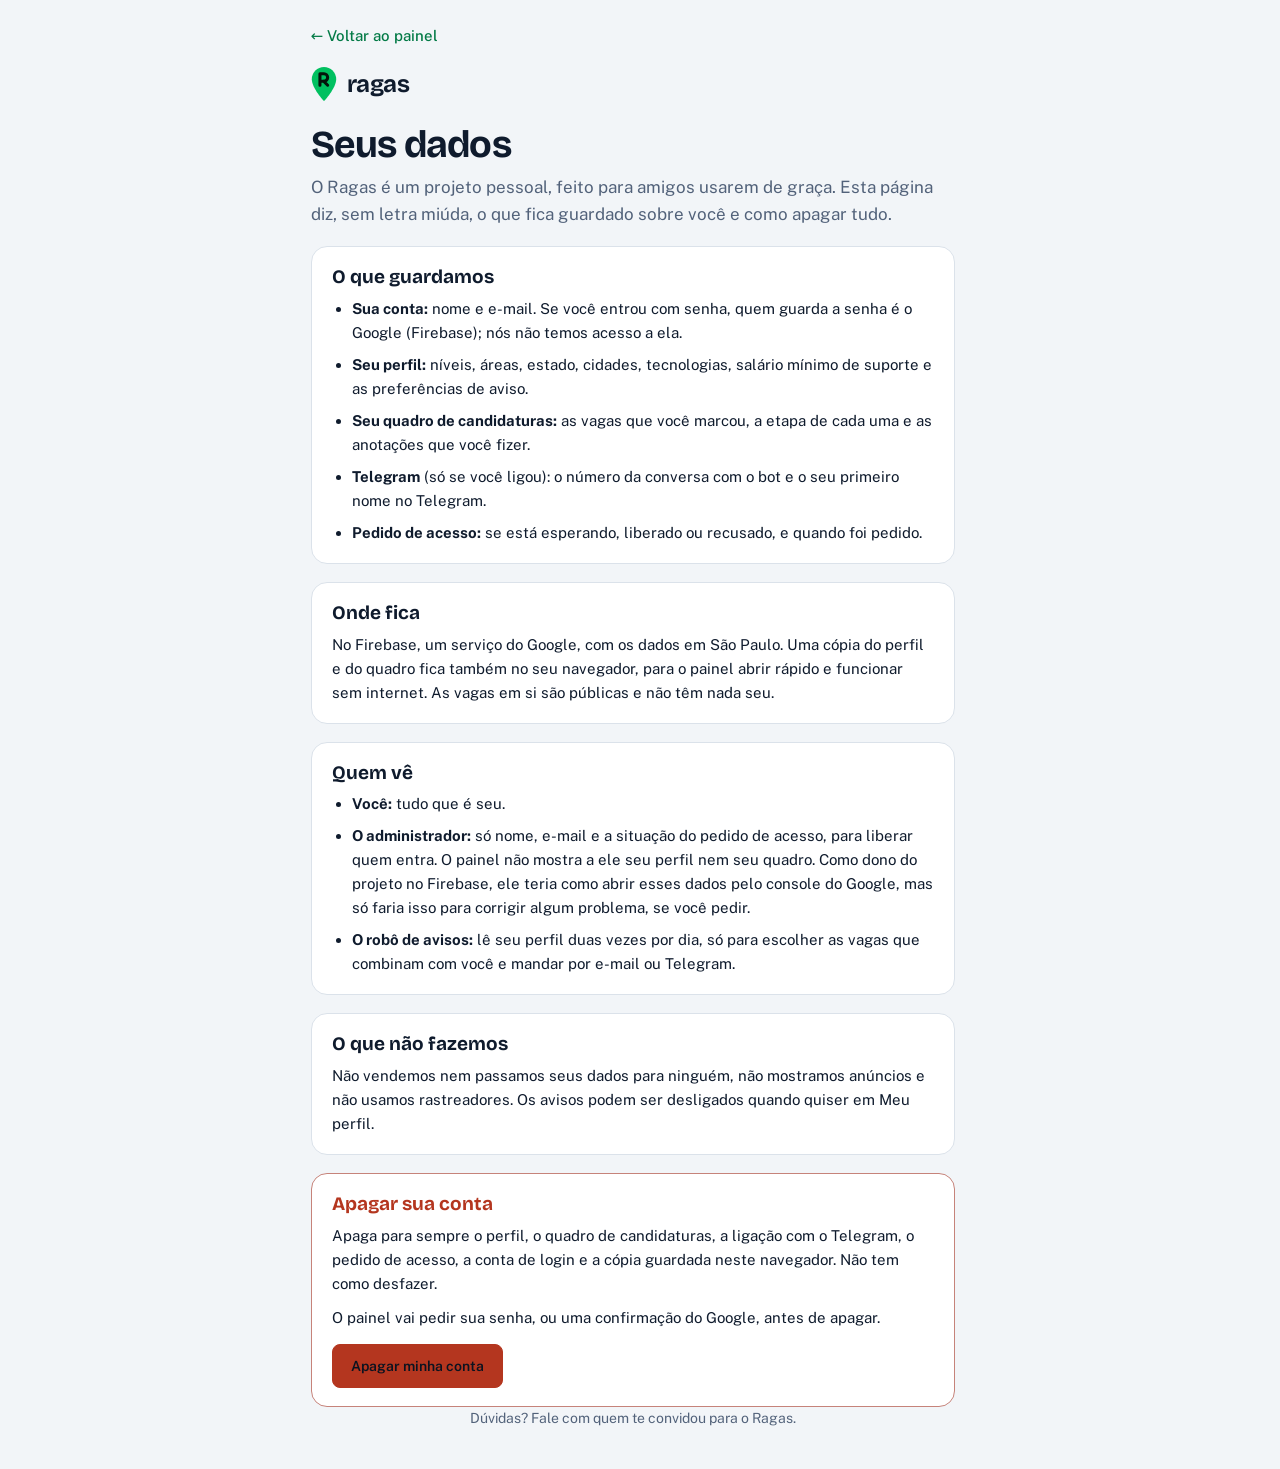
==== docs/dados.html @ 059c30d5 "Página Seus dados e Apagar minha conta Co-Authored-By: Claude Opus 5.5 <noreply@anthropic.com>" ====
<!doctype html>
<html lang="pt-BR">
<head>
  <meta charset="utf-8">
  <meta name="viewport" content="width=device-width, initial-scale=1, viewport-fit=cover">
  <title>Seus dados · Ragas</title>
  <meta name="description" content="O que o Ragas guarda sobre você, quem vê e como apagar a sua conta.">
  <meta name="theme-color" content="#070b14">
  <link rel="icon" href="favicon.svg" type="image/svg+xml">
  <link rel="icon" href="favicon.ico" sizes="48x48">
  <link rel="apple-touch-icon" href="apple-touch-icon.png">
  <link rel="manifest" href="manifest.webmanifest">
  <link rel="preconnect" href="https://fonts.googleapis.com">
  <link rel="preconnect" href="https://fonts.gstatic.com" crossorigin>
  <link rel="stylesheet" href="https://fonts.googleapis.com/css2?family=Bricolage+Grotesque:opsz,wght@12..96,500;12..96,700&family=Public+Sans:wght@400;500;600&family=Syne:wght@700&display=swap">
  <link rel="stylesheet" href="style.css">
  <script>
    try { const t = localStorage.getItem("vagas-junior:tema:v1"); if (t === "light" || t === "dark") document.documentElement.dataset.theme = t; } catch (e) {}
  </script>
</head>
<body class="doc-page">
  <main class="doc">
    <a class="doc-back" href="./">← Voltar ao painel</a>
    <a class="doc-brand" href="./" aria-label="Ragas, central de vagas">
      <svg class="pin" viewBox="18 8 64 88" width="26" height="36" aria-hidden="true">
        <path class="pin-body" d="M50 94C50 94 20 62 20 40a30 30 0 1 1 60 0C80 62 50 94 50 94Z"/>
        <path class="pin-r" d="M40 27V55M40 27H50a9 9 0 0 1 0 18H40M49 45L59 55" fill="none" stroke-width="7.5" stroke-linecap="round" stroke-linejoin="round"/>
      </svg>
      <span>ragas</span>
    </a>

    <h1>Seus dados</h1>
    <p class="doc-lead">O Ragas é um projeto pessoal, feito para amigos usarem de graça. Esta página diz, sem letra miúda, o que fica guardado sobre você e como apagar tudo.</p>

    <section>
      <h2>O que guardamos</h2>
      <ul>
        <li><b>Sua conta:</b> nome e e-mail. Se você entrou com senha, quem guarda a senha é o Google (Firebase); nós não temos acesso a ela.</li>
        <li><b>Seu perfil:</b> níveis, áreas, estado, cidades, tecnologias, salário mínimo de suporte e as preferências de aviso.</li>
        <li><b>Seu quadro de candidaturas:</b> as vagas que você marcou, a etapa de cada uma e as anotações que você fizer.</li>
        <li><b>Telegram</b> (só se você ligou): o número da conversa com o bot e o seu primeiro nome no Telegram.</li>
        <li><b>Pedido de acesso:</b> se está esperando, liberado ou recusado, e quando foi pedido.</li>
      </ul>
    </section>

    <section>
      <h2>Onde fica</h2>
      <p>No Firebase, um serviço do Google, com os dados em São Paulo. Uma cópia do perfil e do quadro fica também no seu navegador, para o painel abrir rápido e funcionar sem internet. As vagas em si são públicas e não têm nada seu.</p>
    </section>

    <section>
      <h2>Quem vê</h2>
      <ul>
        <li><b>Você:</b> tudo que é seu.</li>
        <li><b>O administrador:</b> só nome, e-mail e a situação do pedido de acesso, para liberar quem entra. O painel não mostra a ele seu perfil nem seu quadro. Como dono do projeto no Firebase, ele teria como abrir esses dados pelo console do Google, mas só faria isso para corrigir algum problema, se você pedir.</li>
        <li><b>O robô de avisos:</b> lê seu perfil duas vezes por dia, só para escolher as vagas que combinam com você e mandar por e-mail ou Telegram.</li>
      </ul>
    </section>

    <section>
      <h2>O que não fazemos</h2>
      <p>Não vendemos nem passamos seus dados para ninguém, não mostramos anúncios e não usamos rastreadores. Os avisos podem ser desligados quando quiser em Meu perfil.</p>
    </section>

    <section class="doc-danger">
      <h2>Apagar sua conta</h2>
      <p>Apaga para sempre o perfil, o quadro de candidaturas, a ligação com o Telegram, o pedido de acesso, a conta de login e a cópia guardada neste navegador. Não tem como desfazer.</p>
      <p>O painel vai pedir sua senha, ou uma confirmação do Google, antes de apagar.</p>
      <a class="kb-btn danger" href="./#apagar-conta">Apagar minha conta</a>
    </section>

    <p class="doc-foot">Dúvidas? Fale com quem te convidou para o Ragas.</p>
  </main>
</body>
</html>
---- docs/style.css ----
:root {
  --ink: #0f1b2d;
  --muted: #52627a;
  --paper: #f2f5f8;
  --surface: #ffffff;
  --surface-2: #f7f9fb;
  --line: #dbe2ea;
  --accent: #037a46;          /* verde para texto e bordas: escuro o bastante para ler no branco */
  --accent-soft: #dcf5e8;
  --neon: #00c060;            /* verde de preenchimento: botões, logo */
  --on-neon: #03140b;         /* texto em cima do verde */
  --glow-c: rgb(0 170 85 / .32);
  --amber: #f2a900;
  --amber-soft: #fff1cc;
  --danger: #b4361f;
  --warn: #8a5a00;
  --violet: #4b3a8f;
  --violet-soft: #ece8fa;
  --cyan: #0369a1;
  --lilac: #6d4fd6;
  --lilac-soft: #efeafe;
  --pink: #b8327e;
  --radius: 6px;
  --display: "Bricolage Grotesque", "Segoe UI", system-ui, sans-serif;
  --body: "Public Sans", "Segoe UI", system-ui, sans-serif;
  color-scheme: light;
}

/* tema: segue o sistema da pessoa, a não ser que ela escolha Claro ou Escuro no menu
   (o menu grava data-theme no <html>; sem ele, vale o sistema) */
:root[data-theme="dark"] {
  --ink: #e8eef6;
  --muted: #93a3bb;
  --paper: #070b14;
  --surface: #0e172e;
  --surface-2: #0a1224;
  --line: #1c2a47;
  --accent: #00e676;
  --accent-soft: #0b2a25;
  --neon: #00e676;
  --on-neon: #03140b;
  --glow-c: rgb(0 230 118 / .45);
  --amber: #f5b82e;
  --amber-soft: #33280c;
  --danger: #ff8a70;
  --warn: #f5b82e;
  --violet: #b9aaf5;
  --violet-soft: #231f4a;
  --cyan: #38bdf8;
  --lilac: #b39dfa;
  --lilac-soft: #1c1940;
  --pink: #ec7fc4;
  color-scheme: dark;
}
@media (prefers-color-scheme: dark) {
  :root:not([data-theme="light"]) {
    color-scheme: dark;
    --ink: #e8eef6;
    --muted: #93a3bb;
    --paper: #070b14;
    --surface: #0e172e;
    --surface-2: #0a1224;
    --line: #1c2a47;
    --accent: #00e676;
    --accent-soft: #0b2a25;
    --neon: #00e676;
    --on-neon: #03140b;
    --glow-c: rgb(0 230 118 / .45);
    --amber: #f5b82e;
    --amber-soft: #33280c;
    --danger: #ff8a70;
    --warn: #f5b82e;
    --violet: #b9aaf5;
    --violet-soft: #231f4a;
    --cyan: #38bdf8;
    --lilac: #b39dfa;
    --lilac-soft: #1c1940;
    --pink: #ec7fc4;
  }
}

* { box-sizing: border-box; }
html { -webkit-text-size-adjust: 100%; scrollbar-gutter: stable; }   /* reserva a barra de rolagem: trocar de aba não empurra a tela */
body {
  margin: 0;
  background: var(--paper);
  color: var(--ink);
  font: 400 15px/1.5 var(--body);
}
h1, h2, h3 { font-family: var(--display); margin: 0; }
a { color: inherit; }
:focus-visible { outline: 2px solid var(--accent); outline-offset: 2px; }
button { font: inherit; color: inherit; cursor: pointer; }

/* ---------- topo ---------- */
.top {
  display: flex;
  flex-wrap: wrap;
  gap: 24px 64px;
  align-items: flex-end;
  justify-content: space-between;
  max-width: 1180px;
  margin: 0 auto;
  padding: 36px 24px 20px;
}
.top h1 { font-size: clamp(28px, 4.2vw, 44px); line-height: 1.05; font-weight: 700; letter-spacing: -0.02em; }
.top-sub { margin: 8px 0 0; color: var(--muted); }

/* ---------- logo (pin + "ragas" + frase) ---------- */
.logo { display: flex; align-items: center; gap: 12px; margin: 0; font-size: inherit; }
.logo-link { display: inline-flex; align-items: center; gap: 12px; color: inherit; text-decoration: none; }
.logo img { flex: none; height: 40px; width: auto; }
.logo-nome {
  font-family: "Syne", var(--display); font-weight: 700; font-size: 32px; line-height: 1;
  letter-spacing: -0.03em; color: var(--ink);
}
.logo-tag {
  display: block; margin-top: 3px; font: 400 12px/1.2 var(--body); letter-spacing: 0; color: var(--muted);
}
.top h1.logo img { height: 48px; }
.top h1.logo .logo-nome { font-size: clamp(34px, 4.2vw, 44px); }
.top h1.logo .logo-tag { font-size: 13px; margin-top: 4px; }
.top h1.logo + .top-sub { margin-top: 12px; }

/* ---------- tela de entrada (login e cadastro) ---------- */
/* enquanto não entrou, só a tela de entrada aparece; depois, só o painel */
html.gated .top, html.gated .banner, html.gated .layout { display: none; }
html:not(.gated) .gate { display: none; }

.gate {
  min-height: 100vh; min-height: 100dvh;
  display: flex; flex-direction: column;
  max-width: 1180px; margin: 0 auto; padding: 20px 24px 28px;
}
.gate-bar { display: flex; flex-wrap: wrap; gap: 12px 24px; align-items: center; justify-content: space-between; }
.gate-theme { margin: 0; }
.gate-wrap {
  flex: 1;
  display: grid; grid-template-columns: minmax(0, 1.1fr) minmax(0, 420px);
  gap: 48px 72px; align-items: center;
  padding: 32px 0;
}
.gate-intro h1 { font-size: clamp(30px, 4.6vw, 52px); line-height: 1.04; font-weight: 700; letter-spacing: -0.02em; max-width: 16ch; }
.gate-intro > p { margin: 16px 0 0; max-width: 46ch; color: var(--muted); font-size: 16px; }
.gate-points { list-style: none; margin: 24px 0 0; padding: 0; display: grid; gap: 10px; }
.gate-points li { display: flex; gap: 10px; align-items: baseline; }
.gate-points li::before { content: ""; flex: none; width: 8px; height: 8px; border-radius: 2px; background: var(--amber); transform: translateY(-1px); }

.gate-card {
  background: var(--surface); border: 1px solid var(--line); border-radius: 12px;
  padding: 24px; box-shadow: 0 1px 2px rgb(0 0 0 / .04), 0 12px 32px -18px rgb(15 27 45 / .25);
}
.gate-wait { margin: 0; color: var(--muted); }
.gate-wait[hidden], #gate-forms[hidden], .gate-form[hidden], #gate-retry[hidden] { display: none; }

.gate-tabs { display: flex; gap: 4px; padding: 3px; margin-bottom: 20px; border: 1px solid var(--line); border-radius: 8px; }
.gate-tabs [role="tab"] {
  flex: 1; min-height: 40px; background: none; border: 0; border-radius: 6px; color: var(--muted); font-weight: 500;
}
.gate-tabs [role="tab"]:hover { color: var(--ink); }
.gate-tabs [role="tab"][aria-selected="true"] { background: var(--accent-soft); color: var(--accent); font-weight: 600; }

.gate-google { width: 100%; display: inline-flex; align-items: center; justify-content: center; gap: 10px; background: var(--surface); }
.gate-or { display: flex; align-items: center; gap: 12px; margin: 18px 0; color: var(--muted); font-size: 13px; }
.gate-or::before, .gate-or::after { content: ""; flex: 1; height: 1px; background: var(--line); }

.gate-form .field { margin-bottom: 14px; }
.gate-form input {
  width: 100%; min-height: 44px; padding: 8px 12px;
  background: var(--paper); color: var(--ink);
  border: 1px solid var(--line); border-radius: var(--radius); font: inherit;
}
.gate-form input:focus-visible { outline: 2px solid var(--accent); outline-offset: 0; border-color: var(--accent); }
.gate-form .kb-btn.primary { width: 100%; margin-top: 4px; }
.gate-form .kb-btn:disabled, .gate-google:disabled { opacity: .6; cursor: progress; }
.gate-hint { margin: -8px 0 14px; font-size: 13px; color: var(--muted); }
.gate-forgot { display: block; margin: 14px auto 0; font-size: 13px; }

.gate-msg { margin: 14px 0 0; font-size: 14px; }
.gate-msg:empty { display: none; }
.gate-msg.is-err { color: var(--danger); }
.gate-msg.is-ok { color: var(--accent); }
#gate-retry { margin-top: 12px; }

.gate-foot { margin: 0; text-align: center; font-size: 13px; color: var(--muted); }

@media (max-width: 860px) {
  .gate { padding: 12px 16px 20px; }
  .gate-theme { order: -1; width: 100%; }
  .gate-theme button { flex: 1; justify-content: center; }
  .logo-nome { font-size: 28px; }
  .logo img { height: 36px; }
  .gate-wrap { grid-template-columns: 1fr; gap: 24px; padding: 20px 0; align-items: start; align-content: start; }
  .gate-points { display: none; }            /* no celular o formulário vem logo */
  .gate-card { padding: 20px 16px; }
}

/* a faixa dos 14 dias: cada barra é um dia, a altura é quantas vagas chegaram */
.pulse { min-width: min(100%, 360px); }
.pulse h2 { font: 500 13px/1.2 var(--body); color: var(--muted); margin-bottom: 8px; }
.pulse-bars { display: flex; align-items: flex-end; gap: 4px; height: 64px; }
.bar {
  flex: 1;
  height: 100%;
  display: flex;
  flex-direction: column;
  justify-content: flex-end;
  align-items: stretch;
  gap: 4px;
  padding: 0;
  background: none;
  border: 0;
  min-width: 0;
}
.bar i {
  display: block;
  min-height: 3px;
  background: var(--line);
  border-radius: 2px 2px 0 0;
  transition: background-color .15s;
}
.bar[data-n="0"] i { height: 3px; }
.bar:hover i { background: var(--accent); }
.bar[aria-pressed="true"] i { background: var(--accent); }
.bar.today i { background: var(--neon); }
.bar.today[aria-pressed="true"] i { background: var(--neon); outline: 2px solid var(--ink); outline-offset: 1px; }
.bar small { font-size: 10px; line-height: 1; color: var(--muted); text-align: center; height: 10px; }
.pulse-bars .bar { height: 64px; }

/* ---------- avisos ---------- */
.banner {
  max-width: 1132px;
  margin: 0 auto 8px;
  padding: 10px 14px;
  background: var(--amber-soft);
  border-left: 4px solid var(--amber);
  border-radius: 0 var(--radius) var(--radius) 0;
  font-size: 14px;
}
@media (min-width: 1180px) { .banner { margin-left: auto; margin-right: auto; } }
.banner[hidden] { display: none; }

/* ---------- layout ---------- */
[hidden] { display: none !important; }
/* nada passa da largura da tela (no celular, algo mais largo deixa arrastar a página e afastar com os dedos) */
html, body { overflow-x: clip; }
.sr { position: absolute; width: 1px; height: 1px; overflow: hidden; clip: rect(0 0 0 0); white-space: nowrap; }
.layout {
  max-width: 1180px;
  margin: 0 auto;
  padding: 8px 24px 64px;
}

/* ---------- filtros de pesquisa: cartão que abre e fecha, acima da lista ---------- */
.filters {
  background: var(--surface);
  border: 1px solid var(--line);
  border-radius: 10px;
  margin-bottom: 14px;
}
.filters-bar { display: flex; gap: 10px; align-items: center; padding: 10px; }
.search {
  flex: 1; min-width: 0; display: flex; align-items: center; gap: 8px; padding: 0 12px;
  background: var(--paper); border: 1px solid var(--line); border-radius: 8px; color: var(--muted);
}
.search:focus-within { border-color: var(--accent); }
.search input {
  flex: 1; min-width: 0; min-height: 42px; padding: 0; border: 0; background: none; color: var(--ink); font: inherit; outline: none;
}
.filters-toggle {
  flex: none; display: inline-flex; align-items: center; gap: 8px; min-height: 44px; padding: 0 14px;
  background: transparent; border: 1px solid var(--line); border-radius: 8px; font-weight: 600;
}
.filters-toggle:hover { border-color: var(--accent); }
.filters-toggle .count { margin-left: 0; }
.filters-toggle .chev { transition: transform .15s; }
.filters-toggle[aria-expanded="true"] { border-color: var(--accent); color: var(--accent); }
.filters-toggle[aria-expanded="true"] .chev { transform: rotate(180deg); }
.filters.board-mode .filters-toggle, .filters.board-mode .filters-body { display: none !important; }

.chips { display: flex; flex-wrap: wrap; gap: 6px; align-items: center; padding: 0 10px 10px; }
.chip {
  display: inline-flex; align-items: center; gap: 6px; min-height: 30px; padding: 0 10px;
  font-size: 13px; background: var(--accent-soft); color: var(--accent); border: 1px solid transparent; border-radius: 16px;
}
.chip:hover { border-color: var(--accent); }
.chip span { font-size: 16px; line-height: 1; }
.chips .link-btn { font-size: 13px; margin-left: 4px; }

.filters-body { border-top: 1px solid var(--line); padding: 16px; animation: open .18s ease-out; }
.filters-grid { display: grid; grid-template-columns: repeat(3, minmax(0, 1fr)); gap: 14px 20px; }
.filters-grid .field { margin: 0; }
.filters-grid .wide { grid-column: span 2; }
.filters-grid .wide .check { display: inline-flex; margin-right: 18px; }
.filters-actions { display: flex; justify-content: flex-end; margin-top: 8px; }

/* ---------- cartões de resumo (filtros rápidos) ---------- */
.kpis { display: grid; grid-template-columns: repeat(5, minmax(0, 1fr)); gap: 10px; margin-bottom: 8px; }
.kpi {
  display: flex; flex-direction: column; gap: 2px; padding: 10px 14px; text-align: left;
  background: var(--surface); border: 1px solid var(--line); border-left: 4px solid var(--tone, var(--line)); border-radius: 8px;
}
button.kpi:hover { border-color: var(--tone); }
.kpi[aria-pressed="true"] { background: color-mix(in srgb, var(--tone) 14%, var(--surface)); border-color: var(--tone); }
.kpi-label { font-size: 11px; font-weight: 600; letter-spacing: .06em; text-transform: uppercase; color: var(--muted); }
.kpi strong { font: 700 24px/1.15 var(--display); color: var(--ink); }
.kpi small { font-size: 12px; color: var(--muted); }
.kpi.tone-main { --tone: var(--lilac); background: var(--lilac-soft); }
.kpi.tone-green { --tone: var(--neon); }
.kpi.tone-teal { --tone: var(--cyan); }
.kpi.tone-ink { --tone: var(--ink); }
.kpi.tone-pink { --tone: var(--pink); }

.field { display: block; margin: 0 0 18px; padding: 0; border: 0; }
.field > span, .field legend { display: block; margin-bottom: 6px; font-weight: 600; font-size: 13px; padding: 0; }
.field input[type="search"], .field select {
  width: 100%;
  padding: 8px 10px;
  background: var(--surface);
  color: var(--ink);
  border: 1px solid var(--line);
  border-radius: var(--radius);
  font: inherit;
}
.check { display: flex; align-items: center; gap: 8px; padding: 3px 0; cursor: pointer; }
.check input { accent-color: var(--accent); width: 16px; height: 16px; margin: 0; }
.link-btn { background: none; border: 0; padding: 0; color: var(--accent); text-decoration: underline; text-underline-offset: 3px; }

/* ---------- abas ---------- */
.tabs { display: flex; gap: 4px; align-items: flex-end; border-bottom: 1px solid var(--line); margin-bottom: 14px; }

/* seletor de tema, no fim da linha das abas */
.theme { display: flex; margin: 0 0 6px auto; padding: 2px; border: 1px solid var(--line); border-radius: 8px; }
.theme button {
  display: inline-flex; align-items: center; gap: 6px; min-height: 32px; padding: 0 10px;
  font-size: 13px; color: var(--muted); background: none; border: 0; border-radius: 6px;
}
.theme button:hover { color: var(--ink); }
.theme button[aria-pressed="true"] { color: var(--accent); background: var(--accent-soft); font-weight: 600; }
@media (max-width: 860px) {
  .tabs { flex-wrap: wrap; }
  .theme { order: -1; width: 100%; margin: 0 0 8px; }
  .theme button { flex: 1; justify-content: center; }
}
.tabs [role="tab"] {
  background: none;
  border: 0;
  border-bottom: 3px solid transparent;
  padding: 8px 12px 9px;
  margin-bottom: -1px;
  font-weight: 500;
  color: var(--muted);
}
.tabs [role="tab"][aria-selected="true"] { color: var(--ink); border-bottom-color: var(--accent); font-weight: 600; }
.count { display: inline-block; min-width: 20px; padding: 0 6px; margin-left: 4px; border-radius: 10px; background: var(--accent-soft); color: var(--accent); font-size: 12px; text-align: center; }

/* ---------- lista ---------- */
.job {
  position: relative;
  display: grid;
  grid-template-columns: minmax(0, 1fr) auto;
  gap: 4px 24px;
  padding: 16px 0 16px 16px;
  border-bottom: 1px solid var(--line);
}
.job::before { content: ""; position: absolute; left: 0; top: 16px; bottom: 16px; width: 3px; border-radius: 2px; background: transparent; }
.job.is-new::before { background: var(--amber); }
.job.is-saved::before { background: var(--accent); }
.job.is-news h3 { font-weight: 500; }
.job.is-applied { opacity: .72; }
.job.is-applied::before { background: var(--muted); }
.job.is-closed h3 a { text-decoration: line-through; text-decoration-color: var(--muted); }

.job h3 { font-size: 18px; line-height: 1.25; font-weight: 600; letter-spacing: -0.005em; }
.job h3 a { text-decoration: none; }
.job h3 a:hover { text-decoration: underline; text-underline-offset: 3px; }
.job .where { margin: 2px 0 0; color: var(--muted); font-size: 14px; }
.job .where b { color: var(--ink); font-weight: 500; margin-right: 10px; }

.tags { display: flex; flex-wrap: wrap; gap: 6px; margin-top: 8px; align-items: center; }
.tag { font-size: 12px; padding: 2px 8px; border-radius: 10px; background: var(--accent-soft); color: var(--accent); white-space: nowrap; }
.tag.plain { background: transparent; border: 1px solid var(--line); color: var(--muted); }
.tag.new { background: var(--amber-soft); color: var(--ink); }
.tag.support { background: var(--amber-soft); color: var(--ink); }
.tag.money { background: transparent; border: 1px solid var(--accent); color: var(--accent); font-weight: 500; }
.tag.abroad { background: var(--ink); color: var(--paper); opacity: .8; }
.tag.tech { background: var(--accent-soft); color: var(--accent); font-weight: 600; }
/* etiqueta longa quebra a linha em vez de alargar a página no celular */
.tag { max-width: 100%; }
.tag.tech { white-space: normal; overflow-wrap: anywhere; }
.tag.big { background: var(--ink); color: var(--paper); }
.tag.area { background: var(--violet-soft); color: var(--violet); }
.tag.news { background: transparent; border: 1px dashed var(--muted); color: var(--ink); }
.pips { display: inline-flex; gap: 2px; margin-left: 2px; }
.pips i { width: 6px; height: 6px; border-radius: 50%; background: var(--line); }
.pips i.on { background: var(--accent); }

.side { display: flex; flex-direction: column; align-items: flex-end; gap: 8px; }
.age { font-size: 13px; color: var(--muted); white-space: nowrap; }
.actions { display: flex; gap: 6px; }
.btn {
  padding: 5px 10px;
  font-size: 13px;
  background: var(--surface);
  border: 1px solid var(--line);
  border-radius: var(--radius);
  white-space: nowrap;
}
.btn:hover { border-color: var(--accent); }
.btn[aria-pressed="true"] { background: var(--accent); border-color: var(--accent); color: var(--surface); }
.btn.quiet { border-color: transparent; background: none; color: var(--muted); }

details.more { grid-column: 1 / -1; margin-top: 6px; }
details.more summary { cursor: pointer; font-size: 13px; color: var(--accent); width: max-content; }
details.more[open] { animation: open .18s ease-out; }
details.more p { margin: 8px 0 0; max-width: 70ch; font-size: 14px; }
details.more .why { color: var(--muted); font-size: 13px; }
@keyframes open { from { opacity: 0; transform: translateY(-3px); } to { opacity: 1; transform: none; } }

.empty { padding: 48px 0; max-width: 46ch; }
.empty h3 { font-size: 20px; margin-bottom: 6px; }
.empty p { margin: 0 0 12px; color: var(--muted); }
.empty code { background: var(--accent-soft); padding: 1px 6px; border-radius: 4px; font-size: 13px; }

.foot { margin-top: 32px; color: var(--muted); font-size: 13px; max-width: 70ch; }
.foot .warn { color: var(--danger); }

/* ---------- celular ---------- */
@media (max-width: 860px) {
  .layout { padding: 8px 16px 48px; }
  .tabs [role="tab"] { padding: 8px 8px 9px; white-space: nowrap; }
  .top { padding: 24px 16px 12px; }
  .filters-grid { grid-template-columns: minmax(0, 1fr); }
  .filters-grid .wide { grid-column: auto; }
  .filters-grid .wide .check { display: flex; }
  .kpis { display: flex; overflow-x: auto; margin: 0 -16px 8px; padding: 0 16px 4px; scrollbar-width: none; }
  .kpi { flex: none; min-width: 148px; }
  .job { grid-template-columns: minmax(0, 1fr); padding-left: 14px; }
  .side { flex-direction: row; flex-wrap: wrap; align-items: center; justify-content: space-between; margin-top: 6px; }
  .actions { flex-wrap: wrap; }
  .banner { margin: 0 16px 8px; }
}

/* ---------- quadro de candidaturas ---------- */

.kb-head { display: flex; flex-wrap: wrap; gap: 16px; align-items: flex-end; justify-content: space-between; margin: 8px 0 20px; }
.kb-head h2 { font-size: clamp(24px, 3.4vw, 32px); line-height: 1.1; letter-spacing: -0.02em; }
.kb-sub { margin: 6px 0 0; color: var(--muted); }
.kb-tools { display: flex; flex-wrap: wrap; gap: 12px; align-items: center; }
.kb-sync { display: flex; flex-wrap: wrap; gap: 4px 12px; align-items: center; font-size: 13px; color: var(--muted); max-width: 46ch; }
.kb-err { color: var(--danger); }

.kb-btn {
  min-height: 44px; padding: 0 16px; font-size: 14px; font-weight: 500;
  background: transparent; border: 1px solid var(--line); border-radius: 8px; color: var(--ink);
}
.kb-btn:hover { border-color: var(--accent); }
.kb-btn.primary { background: var(--amber); border-color: var(--amber); color: #0b1320; font-weight: 600; }
.kb-btn.primary:hover { filter: brightness(1.08); }
.kb-btn.danger { background: var(--danger); border-color: var(--danger); color: #0b1320; font-weight: 600; }
.kb-btn.small { min-height: 36px; padding: 0 12px; }
.kb-link { background: none; border: 0; padding: 4px 0; color: var(--accent); text-decoration: underline; text-underline-offset: 3px; font-size: 13px; }

.kb-tabs { display: none; }
.kb-board { display: flex; gap: 16px; align-items: flex-start; overflow-x: auto; padding-bottom: 8px; }
.kb-col {
  flex: 1 1 200px; min-width: 200px; padding: 12px; display: flex; flex-direction: column; gap: 10px;
  background: color-mix(in srgb, var(--surface) 55%, var(--paper)); border: 1px solid var(--line); border-radius: 10px;
}
.kb-col-head { display: flex; align-items: center; gap: 8px; padding: 2px 4px 4px; }
.kb-col-head h3 { flex: 1; font: 600 15px/1.3 var(--body); }
.kb-count { font-size: 13px; color: var(--muted); }
.kb-dot { display: inline-block; flex: none; width: 10px; height: 10px; border-radius: 50%; }
.kb-cards { display: flex; flex-direction: column; gap: 10px; }
.kb-empty { margin: 0; padding: 8px 4px; font-size: 13px; color: var(--muted); }

.kb-card {
  position: relative; display: flex; flex-direction: column; gap: 10px; padding: 14px;
  background: var(--surface); border: 1px solid var(--line); border-radius: 8px; cursor: grab;
}
.kb-card.is-dragging { opacity: .45; }
.kb-top { display: flex; gap: 8px; align-items: flex-start; }
.kb-ttl { flex: 1; min-width: 0; }
.kb-card h4 { margin: 0; font: 600 14px/1.3 var(--body); overflow-wrap: break-word; hyphens: auto; }
.kb-card h4 a { text-decoration: none; }
.kb-card h4 a:hover { text-decoration: underline; text-underline-offset: 3px; }
.kb-co { margin: 2px 0 0; font-size: 13px; color: var(--muted); }
.kb-more {
  flex: none; width: 44px; height: 44px; margin: -12px -12px -12px 0; display: flex; align-items: center; justify-content: center;
  background: none; border: 0; border-radius: 8px; color: var(--muted);
}
.kb-more:hover, .kb-more[aria-expanded="true"] { background: var(--accent-soft); color: var(--accent); }
.kb-tags { display: flex; flex-wrap: wrap; gap: 6px; }
.kb-next, .kb-closed { display: flex; gap: 6px; align-items: center; margin: 0; font-size: 13px; color: var(--muted); }
.kb-next.is-soon { color: var(--warn); font-weight: 600; }
.kb-closed { font-weight: 500; }
.kb-closed.is-bad { color: var(--danger); }
.kb-closed.is-good { color: var(--accent); }
.kb-ico { flex: none; display: inline-flex; }
.kb-memo { margin: 0; font-size: 13px; color: var(--muted); display: -webkit-box; -webkit-line-clamp: 2; -webkit-box-orient: vertical; overflow: hidden; overflow-wrap: anywhere; }
.kb-age { margin: 0; font-size: 12px; color: var(--muted); }
.kb-actions { display: flex; gap: 8px; }
.kb-advance { padding: 0; background: none; border: 0; font-size: 13px; font-weight: 600; color: var(--accent); text-decoration: underline; text-underline-offset: 3px; min-height: 28px; }
.kb-moveclose { display: none; }

.kb-slot {
  display: none; align-items: center; justify-content: center; min-height: 64px; padding: 8px; text-align: center;
  font-size: 13px; font-weight: 600; color: var(--accent); background: var(--accent-soft); border: 2px dashed var(--accent); border-radius: 8px;
}
.kb-col[data-stage="encerrada"] .kb-slot { color: var(--danger); border-color: var(--danger); background: color-mix(in srgb, var(--danger) 12%, var(--surface)); }
.kb--dragging .kb-col:not(.is-source) .kb-slot { display: flex; }
.kb-col.is-over .kb-slot { border-style: solid; }

.kb-menu {
  position: absolute; z-index: 20; top: 44px; right: 8px; width: 232px; padding: 8px;
  background: var(--surface); border: 1px solid var(--line); border-radius: 10px; box-shadow: 0 14px 28px rgba(0, 0, 0, .35);
}
.kb-menu button { display: block; width: 100%; min-height: 44px; padding: 0 10px; text-align: left; background: none; border: 0; border-radius: 6px; }
.kb-menu button:hover { background: var(--accent-soft); }
.kb-menu .danger { color: var(--danger); }
.kb-menu-label { margin: 0; padding: 8px 10px 4px; font-size: 12px; color: var(--muted); }

.kb-foot { display: flex; flex-wrap: wrap; gap: 4px 20px; align-items: center; margin-top: 20px; }
.kb-flash { font-size: 13px; color: var(--muted); }

/* janelas: no computador ficam no meio, no celular sobem de baixo */
.kb-dialog {
  width: min(440px, calc(100vw - 32px)); max-height: 90vh; overflow: auto; padding: 20px;
  background: var(--surface); color: var(--ink); border: 1px solid var(--line); border-radius: 12px;
}
.kb-dialog::backdrop { background: rgba(5, 10, 18, .66); }
.kb-dialog h2 { font-size: 20px; }
.kb-dialog h3 { margin: 16px 0 8px; font: 600 15px/1.3 var(--body); }
.kb-dialog h3.kb-danger { color: var(--danger); }
.kb-dialog-sub { margin: 4px 0 14px; font-size: 13px; color: var(--muted); }
.kb-note { margin: 8px 0 0; font-size: 12px; color: var(--muted); }
.kb-opts { display: flex; flex-direction: column; gap: 8px; }
.kb-opt {
  display: flex; align-items: center; gap: 12px; width: 100%; min-height: 48px; padding: 0 14px; text-align: left;
  background: transparent; border: 1px solid var(--line); border-radius: 10px; font-size: 15px;
}
.kb-opt span { flex: 1; }
.kb-opt small { font-size: 13px; font-weight: 600; color: var(--accent); }
.kb-opt.is-here { border-color: var(--accent); background: var(--accent-soft); }
.kb-opt:disabled { cursor: default; color: var(--ink); }
.kb-reasons { display: grid; grid-template-columns: repeat(2, minmax(0, 1fr)); gap: 8px; }
.kb-reason {
  min-height: 48px; padding: 0 10px; font-size: 14px; font-weight: 600; color: var(--danger);
  background: color-mix(in srgb, var(--danger) 10%, var(--surface)); border: 1px solid color-mix(in srgb, var(--danger) 45%, var(--line)); border-radius: 10px;
}
.kb-reason.is-good { color: var(--accent); background: var(--accent-soft); border-color: var(--accent); }
.kb-form { display: flex; flex-direction: column; gap: 14px; }
.kb-form label > span { display: block; margin-bottom: 4px; font-size: 13px; font-weight: 600; }
.kb-form input, .kb-form select, .kb-form textarea {
  width: 100%; min-height: 44px; padding: 8px 10px; font: inherit; color: var(--ink);
  background: var(--paper); border: 1px solid var(--line); border-radius: 8px;
}
.kb-form textarea { resize: vertical; }
.kb-dialog-actions { display: flex; justify-content: flex-end; gap: 8px; margin-top: 18px; }

@media (max-width: 860px) {
  .kb-tabs { display: flex; gap: 8px; overflow-x: auto; margin: 0 -16px 16px; padding: 0 16px; }
  .kb-chip {
    flex: none; min-height: 44px; padding: 0 14px; font-size: 14px; white-space: nowrap;
    background: transparent; border: 1px solid var(--line); border-radius: 22px; color: var(--muted);
  }
  .kb-chip[aria-pressed="true"] { color: var(--accent); background: var(--accent-soft); border-color: var(--accent); font-weight: 600; }
  .kb-board { display: block; overflow: visible; }
  .kb-col { display: none; min-width: 0; padding: 0; background: none; border: 0; }
  .kb-col.is-active { display: flex; }
  .kb-col-head { padding: 0; }
  .kb-col-head h3 { font-size: 18px; }
  .kb-card { cursor: default; }
  .kb-more, .kb-slot { display: none !important; }
  .kb-actions { gap: 8px; }
  .kb-advance {
    flex: 1; min-height: 44px; padding: 0 8px; color: #0b1320; background: var(--amber); border-radius: 8px; text-decoration: none; white-space: nowrap;
  }
  .kb-moveclose {
    display: block; min-height: 44px; padding: 0 12px; font-size: 14px; font-weight: 600; white-space: nowrap;
    background: transparent; border: 1px solid var(--line); border-radius: 8px;
  }
  .kb-actions .kb-btn.small { flex: 1; min-height: 44px; }
  .kb-dialog {
    width: 100%; max-width: none; margin: auto 0 0; border-radius: 16px 16px 0 0; border-bottom: 0; padding: 14px 16px 24px;
  }
}

/* ---------- acesso: aguardando liberação (tela de entrada) ---------- */
.gate-access h2 { font-size: 22px; margin-bottom: 8px; }
.gate-access p { margin: 0 0 16px; color: var(--muted); }
.gate-access.is-pendente h2::before {
  content: ""; display: inline-block; width: 10px; height: 10px; margin-right: 10px; border-radius: 50%;
  background: var(--amber); vertical-align: middle; animation: pulse 1.6s ease-in-out infinite;
}
.gate-access.is-recusado h2, .gate-access.is-erro h2 { color: var(--danger); }
@keyframes pulse { 50% { opacity: .35; } }

/* ---------- janela "Acessos" (admin) ---------- */
.ad-dialog { width: min(600px, calc(100vw - 32px)); }
.ad-sec { margin-top: 18px; }
.ad-sec h3 { display: flex; align-items: center; gap: 8px; margin: 0 0 8px; font: 700 15px/1.3 var(--display); }
.ad-list { list-style: none; margin: 0; padding: 0; display: flex; flex-direction: column; gap: 8px; }
.ad-row {
  display: flex; flex-wrap: wrap; gap: 10px 16px; align-items: center; justify-content: space-between;
  padding: 12px 14px; border: 1px solid var(--line); border-radius: 10px;
}
.ad-who { display: flex; flex-direction: column; min-width: 0; }
.ad-who span { font-size: 13px; color: var(--muted); overflow-wrap: anywhere; }
.ad-who small { font-size: 12px; color: var(--muted); }
.ad-actions { display: flex; gap: 8px; }

/* ---------- janela "Meu perfil" ---------- */
.pf-dialog { width: min(680px, calc(100vw - 32px)); padding: 24px; }
.pf-form { gap: 0; }
.pf-head { margin-bottom: 4px; }
.pf-sec { margin: 0; padding: 18px 0; border: 0; border-top: 1px solid var(--line); display: flex; flex-direction: column; gap: 10px; }
.pf-sec[hidden], .pf-form [hidden] { display: none !important; }
.pf-sec legend { float: left; width: 100%; padding: 0; margin-bottom: 4px; font: 700 16px/1.3 var(--display); }
.pf-label { margin: 4px 0 0; font-size: 13px; font-weight: 600; }
.pf-hint { margin: 0; font-size: 13px; color: var(--muted); }
.pf-chips { display: flex; flex-wrap: wrap; gap: 8px; }
.pf-chip { position: relative; cursor: pointer; }
.pf-chip input { position: absolute; opacity: 0; width: 1px; height: 1px; }
/* o .kb-form estica todo input; aqui caixas de marcar voltam ao tamanho normal */
.pf-form input[type="checkbox"] { width: 18px; height: 18px; min-height: 0; padding: 0; margin: 2px 0 0; accent-color: var(--accent); }
.pf-form .pf-check > span { margin: 0; font-size: 14px; font-weight: 500; }
.pf-form .pf-chip > span {
  margin: 0; font-weight: 500;
  display: inline-flex; align-items: center; min-height: 40px; padding: 0 14px; font-size: 14px;
  border: 1px solid var(--line); border-radius: 20px; color: var(--ink); background: var(--surface);
}
.pf-chip span::before { content: ""; width: 0; margin-right: 0; transition: width .12s, margin .12s; }
.pf-chip:hover span { border-color: var(--accent); }
.pf-chip input:checked + span { background: var(--accent-soft); border-color: var(--accent); color: var(--accent); font-weight: 600; }
.pf-chip input:checked + span::before { content: "✓"; width: auto; margin-right: 6px; }
.pf-chip.is-off { cursor: not-allowed; opacity: .55; }
.pf-tg { display: grid; gap: 8px; margin-top: 10px; padding: 12px 14px; border: 1px solid var(--line); border-radius: 12px; background: var(--surface-2); }
.pf-tg[hidden] { display: none; }
.pf-tg-status { margin: 0; font-size: 14px; color: var(--muted); }
.pf-tg-status.is-ok { color: var(--accent); font-weight: 600; }
.pf-tg-btn { justify-self: start; display: inline-flex; align-items: center; justify-content: center; text-decoration: none; }
.pf-chip input:focus-visible + span { outline: 2px solid var(--accent); outline-offset: 2px; }
.pf-check { align-items: flex-start; }
.pf-check input { margin-top: 3px; flex: none; }
.pf-check small { display: block; font-size: 12px; color: var(--muted); }
.pf-inline { display: flex; flex-wrap: wrap; align-items: center; gap: 6px 12px; }
.pf-inline > span { font-size: 14px; font-weight: 500; margin: 0 !important; }
.pf-inline select, .pf-inline input { width: auto !important; min-width: 180px; }
.pf-where { display: grid; grid-template-columns: 120px 1fr; gap: 10px 12px; align-items: end; padding: 2px 0 6px 24px; }
.pf-suggest { grid-column: 2; justify-self: start; font-size: 13px; }
.pf-errors { margin: 4px 0 0; }
.pf-actions { position: sticky; bottom: -24px; margin: 0 -24px -24px; padding: 14px 24px 24px; background: var(--surface); border-top: 1px solid var(--line); }
@media (max-width: 860px) {
  .pf-dialog { width: 100%; padding: 16px 16px 0; max-height: 92vh; }
  .pf-where { grid-template-columns: 1fr; padding-left: 0; }
  .pf-suggest { grid-column: 1; }
  .pf-inline select, .pf-inline input { width: 100% !important; }
  .pf-actions { bottom: 0; margin: 0 -16px; padding: 12px 16px 20px; }
  .pf-actions .kb-btn { flex: 1; }
}

/* =====================================================================
   Visual 2026: verde neon, topo compacto, menu da conta, barra do celular.
   Este bloco vem depois dos outros e substitui o que for igual.
   ===================================================================== */

/* ---------- brilho neon: botões principais, aba ativa, janelas ---------- */
.kb-btn.primary, .btn.primary {
  background: var(--neon); border-color: var(--neon); color: var(--on-neon); font-weight: 700;
  box-shadow: 0 0 0 1px var(--neon), 0 6px 22px -6px var(--glow-c);
  transition: box-shadow .15s, transform .15s, filter .15s;
}
.kb-btn.primary:hover, .btn.primary:hover { filter: brightness(1.06); box-shadow: 0 0 0 1px var(--neon), 0 8px 28px -4px var(--glow-c); }
.kb-btn.primary:active, .btn.primary:active { transform: translateY(1px); }
.btn.primary { border-radius: 8px; }
.tabs [role="tab"][aria-selected="true"] { border-bottom-color: var(--neon); box-shadow: 0 6px 10px -8px var(--glow-c); }
.kb-dialog {
  border-radius: 14px;
  background-image: linear-gradient(90deg, transparent, var(--neon), transparent);
  background-size: 100% 2px; background-repeat: no-repeat; background-position: top;
  box-shadow: 0 24px 60px -20px rgb(0 0 0 / .6), 0 0 50px -24px var(--glow-c);
}
.kb-dialog::backdrop { background: rgb(3 7 14 / .7); backdrop-filter: blur(2px); }

/* ---------- logo: pin desenhado na página, a cor segue o tema ---------- */
.pin { display: block; flex: none; height: 40px; width: auto; overflow: visible; }
.pin-body { fill: var(--neon); }
.pin-r { fill: none; stroke: var(--on-neon); stroke-width: 7.5; stroke-linecap: round; stroke-linejoin: round; }
.logo .pin { filter: drop-shadow(0 0 10px var(--glow-c)); }

/* ---------- topo do painel: uma linha no computador ---------- */
.top {
  display: grid; grid-template-columns: auto minmax(0, 1fr) auto auto; align-items: center;
  gap: 16px 28px; max-width: 1180px; margin: 0 auto; padding: 22px 24px 18px;
}
.top h1.logo .pin { height: 44px; }
.top h1.logo .logo-nome { font-size: 34px; }
.top h1.logo .logo-tag { font-size: 12px; margin-top: 3px; }
.top-info { min-width: 0; padding-left: 24px; border-left: 1px solid var(--line); }
.top-info .top-sub { margin: 0; font-size: 14px; color: var(--ink); }
.top-profile { margin: 4px 0 0; font-size: 13px; color: var(--muted); }
.top-profile .link-btn { font-size: 13px; }
.pulse { min-width: 230px; }
.pulse h2 { margin-bottom: 6px; font-size: 12px; }
.pulse-bars, .pulse-bars .bar { height: 46px; }
.bar.today i { box-shadow: 0 0 10px var(--glow-c); }
.bar[aria-pressed="true"] i, .bar:hover i { background: var(--neon); }

/* menu da conta: botão com as iniciais que abre um menu */
.acct { position: relative; justify-self: end; }
.acct-btn {
  display: inline-flex; align-items: center; gap: 10px; min-height: 44px; padding: 4px 12px 4px 4px;
  background: var(--surface); border: 1px solid var(--line); border-radius: 999px; font-weight: 600;
  transition: border-color .15s, box-shadow .15s;
}
.acct-btn:hover, .acct-btn[aria-expanded="true"] { border-color: var(--neon); box-shadow: 0 0 18px -6px var(--glow-c); }
.avatar {
  position: relative; display: grid; place-items: center; width: 34px; height: 34px; border-radius: 50%;
  background: var(--neon); color: var(--on-neon); font: 700 13px/1 var(--body); letter-spacing: .02em;
}
.avatar.is-empty::before {          /* sem login: três risquinhos de menu */
  content: ""; width: 14px; height: 2px; background: currentColor; border-radius: 2px;
  box-shadow: 0 -5px 0 currentColor, 0 5px 0 currentColor;
}
.acct-btn.has-alert .avatar::after {
  content: ""; position: absolute; top: -1px; right: -1px; width: 11px; height: 11px; border-radius: 50%;
  background: var(--amber); border: 2px solid var(--surface);
}
.acct-name { max-width: 14ch; overflow: hidden; text-overflow: ellipsis; white-space: nowrap; }
.acct-btn .chev, .acct-item svg, .bottom-nav svg {
  width: 18px; height: 18px; fill: none; stroke: currentColor; stroke-width: 1.8; stroke-linecap: round; stroke-linejoin: round;
}
.acct-btn .chev { color: var(--muted); transition: transform .15s; }
.acct-btn[aria-expanded="true"] .chev { transform: rotate(180deg); }

.acct-menu {
  position: absolute; z-index: 40; top: calc(100% + 8px); right: 0; width: 280px; padding: 6px;
  background: var(--surface); border: 1px solid var(--line); border-radius: 14px;
  background-image: linear-gradient(90deg, transparent, var(--neon), transparent);
  background-size: 100% 2px; background-repeat: no-repeat;
  box-shadow: 0 18px 40px -12px rgb(0 0 0 / .45), 0 0 34px -18px var(--glow-c);
  animation: open .15s ease-out;
}
.acct-who { display: flex; flex-direction: column; padding: 10px 12px 12px; margin-bottom: 4px; border-bottom: 1px solid var(--line); }
.acct-who b { font-size: 15px; }
.acct-who span { font-size: 13px; color: var(--muted); overflow-wrap: anywhere; }
.acct-item {
  display: flex; align-items: center; gap: 12px; width: 100%; min-height: 46px; padding: 0 12px;
  background: none; border: 0; border-radius: 10px; text-align: left; font-weight: 500;
}
.acct-item > span:not(.count) { flex: 1; }
.acct-item .count { flex: none; min-width: 22px; }
.acct-item svg { color: var(--muted); }
.acct-item:hover, .acct-item:focus-visible { background: var(--accent-soft); color: var(--accent); }
.acct-item:hover svg { color: var(--accent); }
.acct-item .count { margin: 0; }
.count.alert { background: var(--amber); color: #0b1320; font-weight: 700; }
.acct-theme { padding: 8px 12px 10px; margin: 4px 0; border-top: 1px solid var(--line); border-bottom: 1px solid var(--line); }
.acct-theme > span { display: block; margin-bottom: 6px; font-size: 12px; font-weight: 600; color: var(--muted); }
.acct-theme .theme { margin: 0; width: 100%; }
.acct-theme .theme button { flex: 1; justify-content: center; }
#acct-sair:hover { background: color-mix(in srgb, var(--danger) 12%, transparent); color: var(--danger); }
#acct-sair:hover svg { color: var(--danger); }

/* ---------- cartões de vaga ---------- */
.list { display: flex; flex-direction: column; gap: 12px; }
.job {
  padding: 16px 18px 16px 22px; border: 1px solid var(--line); border-radius: 12px;
  background: var(--surface); transition: border-color .15s, box-shadow .15s;
}
.job:hover { border-color: color-mix(in srgb, var(--neon) 45%, var(--line)); box-shadow: 0 0 26px -16px var(--glow-c); }
.job::before { top: 12px; bottom: 12px; width: 3px; left: 0; border-radius: 0 3px 3px 0; }
.job.is-new::before { background: var(--neon); box-shadow: 0 0 10px var(--glow-c); }
.job.is-saved::before { background: var(--cyan); }
.job .where b { margin-right: 8px; }
.tag.new { background: var(--accent-soft); color: var(--accent); font-weight: 600; }
.pips i.on { background: var(--neon); }
.btn { min-height: 34px; padding: 0 12px; border-radius: 8px; background: transparent; }
.kpis { gap: 12px; margin-bottom: 14px; }
.kpi { border-radius: 12px; padding: 12px 16px; }
.filters { border-radius: 12px; }
.search:focus-within { box-shadow: 0 0 0 3px color-mix(in srgb, var(--neon) 22%, transparent); }

/* ---------- tela de entrada ---------- */
html.gated body {
  background-image: radial-gradient(color-mix(in srgb, var(--muted) 22%, transparent) 1px, transparent 1px);
  background-size: 24px 24px;
}
.gate-chip {
  display: inline-flex; align-items: center; gap: 8px; margin: 0 0 18px; padding: 6px 12px;
  font-size: 13px; color: var(--muted); background: var(--surface); border: 1px solid var(--line); border-radius: 999px;
}
.gate-chip::before { content: ""; width: 8px; height: 8px; border-radius: 50%; background: var(--neon); box-shadow: 0 0 8px var(--glow-c); }
.gate-points li::before { background: var(--neon); box-shadow: 0 0 8px var(--glow-c); }
.gate-card { border-radius: 16px; box-shadow: 0 24px 60px -28px rgb(0 0 0 / .55), 0 0 60px -30px var(--glow-c); }
.gate-tabs [role="tab"][aria-selected="true"] { background: var(--accent-soft); color: var(--accent); }
.gate-form .kb-btn.primary { min-height: 48px; font-size: 15px; }

/* ---------- barra de navegação: só no celular ---------- */
.bottom-nav { display: none; }

@media (max-width: 860px) {
  body { padding-bottom: calc(72px + env(safe-area-inset-bottom)); }
  html.gated body { padding-bottom: 0; }
  html.gated .bottom-nav { display: none; }

  .top { grid-template-columns: minmax(0, 1fr) auto; gap: 12px; padding: 14px 16px 10px; }
  .top h1.logo .pin { height: 34px; }
  .top h1.logo .logo-nome { font-size: 26px; }
  .top h1.logo .logo-tag { font-size: 11px; }
  .top-info {
    grid-column: 1 / -1; grid-row: 2; padding: 10px 12px; border: 1px solid var(--line); border-radius: 12px;
    background: var(--surface);
  }
  .top-info .top-sub { font-size: 13px; }
  .pulse { display: none; }                          /* no celular o cartão "Novas" faz esse papel */
  .acct-name { display: none; }
  .acct-btn { padding: 4px 8px 4px 4px; gap: 4px; }

  /* menu da conta sobe de baixo, como uma folha */
  .acct-menu {
    position: fixed; z-index: 70; top: auto; left: 0; right: 0; bottom: 0; width: auto;
    padding: 8px 10px calc(14px + env(safe-area-inset-bottom)); border-radius: 18px 18px 0 0; border-bottom: 0;
    box-shadow: 0 0 0 100vmax rgb(3 7 14 / .62), 0 -10px 40px -10px var(--glow-c);
    animation: sheet .2s ease-out;
  }
  .acct-menu::before {                               /* alça da folha */
    content: ""; display: block; width: 40px; height: 4px; margin: 4px auto 10px; border-radius: 4px; background: var(--line);
  }

  .tabs { display: none; }                           /* a barra de baixo faz o papel das abas */
  .layout { padding: 10px 14px 24px; }
  .filters-bar { padding: 8px; gap: 8px; }
  .filters-toggle { padding: 0 12px; }
  .kpis { scroll-snap-type: x mandatory; scroll-padding-inline: 14px; margin: 0 -14px 14px; padding: 0 14px 4px; }   /* o cartão encaixa alinhado com as vagas, não na borda da tela */
  .kpi { scroll-snap-align: start; min-width: 152px; }

  .job { padding: 14px 14px 14px 18px; }
  .job h3 { font-size: 17px; }
  .side { display: grid; grid-template-columns: 1fr; gap: 8px; width: 100%; margin-top: 10px; }
  .age { order: -1; }
  .actions { display: grid; grid-template-columns: minmax(0, 1fr) auto auto; gap: 8px; width: 100%; }
  .actions .btn { min-height: 42px; }
  .actions .btn.primary, .actions .btn[aria-pressed="true"]:nth-child(2) { grid-column: 1; }

  .bottom-nav {
    position: fixed; z-index: 50; left: 0; right: 0; bottom: 0; display: grid; grid-template-columns: repeat(4, 1fr);
    padding: 6px 6px calc(6px + env(safe-area-inset-bottom));
    background: color-mix(in srgb, var(--surface) 92%, transparent); backdrop-filter: blur(10px);
    border-top: 1px solid var(--line);
  }
  .bottom-nav button {
    position: relative; display: flex; flex-direction: column; align-items: center; justify-content: center; gap: 3px;
    min-height: 54px; padding: 4px 2px; background: none; border: 0; border-radius: 12px;
    font-size: 11px; font-weight: 600; color: var(--muted);
  }
  .bottom-nav svg { width: 22px; height: 22px; }
  .bottom-nav button[aria-current="page"] { color: var(--accent); }
  .bottom-nav button[aria-current="page"] svg { filter: drop-shadow(0 0 6px var(--glow-c)); }
  .bottom-nav button[aria-current="page"]::before {
    content: ""; position: absolute; top: -7px; width: 28px; height: 3px; border-radius: 0 0 3px 3px;
    background: var(--neon); box-shadow: 0 0 10px var(--glow-c);
  }
  .bn-count {
    position: absolute; top: 2px; left: calc(50% + 6px); min-width: 18px; height: 18px; padding: 0 5px;
    border-radius: 9px; font-size: 11px; line-height: 18px; text-align: center;
    background: var(--neon); color: var(--on-neon);
  }
  .bn-count.alert { background: var(--amber); color: #0b1320; }

  .gate-chip { margin-bottom: 12px; font-size: 12px; }
}
@keyframes sheet { from { transform: translateY(24px); opacity: .4; } to { transform: none; opacity: 1; } }

/* =====================================================================
   Movimento: o site reage ao mouse e ao toque.
   Tudo some com "reduzir movimento" (regra no fim do arquivo).
   ===================================================================== */
:root { --ease: cubic-bezier(.2, .8, .2, 1); --spring: cubic-bezier(.34, 1.56, .64, 1); }

/* botões: sobem um pouco no hover e afundam no clique */
.btn, .kb-btn, .acct-btn, .filters-toggle, .kpi, .kb-chip, .theme button, .gate-tabs [role="tab"], .tabs [role="tab"] {
  transition: transform .18s var(--ease), box-shadow .18s var(--ease), border-color .15s, background-color .15s, color .15s;
}
.btn:hover, .kb-btn:hover, .filters-toggle:hover { transform: translateY(-1px); }
.btn:active, .kb-btn:active, .filters-toggle:active, .acct-btn:active, .kb-chip:active { transform: translateY(0) scale(.97); transition-duration: .06s; }
.btn:not(.primary):not(.quiet):hover, .kb-btn:not(.primary):hover { box-shadow: 0 6px 16px -10px var(--glow-c); }
.btn.quiet:hover { color: var(--ink); }

/* logo: o pin balança de leve */
.logo-link:hover .pin, .gate-bar .logo:hover .pin { animation: wiggle .6s var(--spring); }
@keyframes wiggle { 0%, 100% { transform: rotate(0); } 30% { transform: rotate(-9deg) translateY(-2px); } 60% { transform: rotate(6deg); } }

/* cartões de vaga: sobem e brilham; entram em cascata */
.job { transition: transform .22s var(--ease), box-shadow .22s var(--ease), border-color .2s; }
.job:hover { transform: translateY(-2px); box-shadow: 0 14px 30px -18px rgb(0 0 0 / .5), 0 0 28px -14px var(--glow-c); }
.job.rise { animation: rise .42s var(--ease) both; animation-delay: calc(var(--i, 0) * 35ms); }
@keyframes rise { from { opacity: 0; transform: translateY(10px); } to { transform: none; } }   /* termina na opacidade normal do cartão */
.job h3 a { transition: color .15s; }
.job h3 a:hover { color: var(--accent); }
details.more summary { list-style: none; display: inline-flex; align-items: center; gap: 6px; }
details.more summary::-webkit-details-marker { display: none; }
details.more summary::before {
  content: ""; width: 7px; height: 7px; border-right: 2px solid currentColor; border-bottom: 2px solid currentColor;
  transform: rotate(-45deg); transition: transform .2s var(--ease);
}
details.more[open] summary::before { transform: rotate(45deg) translate(-1px, -1px); }

/* cartões de resumo: sobem e acendem na cor deles */
button.kpi:hover { transform: translateY(-3px); box-shadow: 0 12px 24px -16px var(--tone); }
.kpi[aria-pressed="true"] { box-shadow: 0 0 0 1px var(--tone), 0 10px 26px -16px var(--tone); }
.kpi strong { transition: color .2s; }
button.kpi:hover strong { color: var(--tone); }

/* faixa dos 14 dias: barras crescem no hover */
.bar i { transition: background-color .15s, transform .18s var(--ease); transform-origin: bottom; }
.bar:hover i { transform: scaleY(1.12); }

/* abas: o sublinhado acende */
.tabs [role="tab"]:hover { color: var(--ink); }
.tabs [role="tab"] .count { transition: transform .2s var(--spring); }
.tabs [role="tab"]:hover .count { transform: scale(1.12); }

/* menu da conta */
.acct-item { transition: background-color .15s, color .15s, padding-left .18s var(--ease); }
.acct-item:hover { padding-left: 16px; }
.acct-item svg { transition: transform .2s var(--spring), color .15s; }
.acct-item:hover svg { transform: scale(1.12); }

/* escolhas do perfil: pulinho ao marcar */
.pf-chip span { transition: background-color .15s, border-color .15s, color .15s, transform .18s var(--spring); }
.pf-chip:active span { transform: scale(.94); }
.pf-chip input:checked + span { animation: pick .28s var(--spring); }
@keyframes pick { 50% { transform: scale(1.06); } }

/* janelas abrem com um "pop" */
.kb-dialog[open] { animation: pop .24s var(--ease); }
@keyframes pop { from { opacity: 0; transform: translateY(8px) scale(.97); } to { opacity: 1; transform: none; } }

/* campos: anel verde ao focar */
.gate-form input, .kb-form input, .kb-form select, .kb-form textarea, .field select {
  transition: border-color .15s, box-shadow .18s var(--ease);
}
.gate-form input:focus, .kb-form input:focus, .kb-form select:focus, .kb-form textarea:focus {
  outline: none; border-color: var(--neon); box-shadow: 0 0 0 3px color-mix(in srgb, var(--neon) 22%, transparent);
}

/* ---------- quadro de candidaturas ---------- */
.kb-card {
  transition: transform .2s var(--ease), box-shadow .2s var(--ease), border-color .2s, opacity .2s;
}
.kb-card:hover {
  transform: translateY(-3px); border-color: color-mix(in srgb, var(--neon) 50%, var(--line));
  box-shadow: 0 14px 26px -16px rgb(0 0 0 / .55), 0 0 24px -12px var(--glow-c);
}
.kb-card:active { cursor: grabbing; }
.kb-card.is-dragging {                                 /* o lugar de onde saiu fica tracejado */
  opacity: .35; transform: scale(.97); border-style: dashed; border-color: var(--neon); box-shadow: none;
}
.kb-col { transition: border-color .2s, box-shadow .2s, background-color .2s; }
.kb--dragging .kb-col:not(.is-source) { border-style: dashed; }
.kb-col.is-over {
  border-color: var(--neon); border-style: solid;
  background: color-mix(in srgb, var(--neon) 7%, var(--surface));
  box-shadow: 0 0 0 1px var(--neon), 0 0 30px -10px var(--glow-c);
}
.kb-slot { animation: open .18s var(--ease); }
.kb-col.is-over .kb-slot { transform: scale(1.02); transition: transform .15s var(--ease); }
.kb-col-head .kb-dot { transition: transform .2s var(--spring); }
.kb-col:hover .kb-dot, .kb-col.is-over .kb-dot { transform: scale(1.35); }
.kb-advance { transition: color .15s, transform .18s var(--ease); }
.kb-advance:hover { transform: translateX(3px); }
.kb-more { transition: background-color .15s, color .15s, transform .15s; }
.kb-menu { animation: pop .16s var(--ease); transform-origin: top right; }

/* o botão "⋯" fica solto no canto: o título usa a largura toda do cartão */
.kb-top { position: relative; }
.kb-ttl { padding-right: 24px; }
.kb-more { position: absolute; top: -8px; right: -8px; width: 36px; height: 36px; margin: 0; }

/* cartão deslizando de uma coluna para outra (View Transitions) */
::view-transition-group(*) { animation-duration: .38s; animation-timing-function: var(--ease); }
::view-transition-old(root), ::view-transition-new(root) { animation: none; }

/* ---------- celular ---------- */
@media (max-width: 860px) {
  .job:hover { transform: none; }                     /* no toque, sem "pulo" */
  .job:active { transform: scale(.99); }
  .bottom-nav button { transition: color .15s, transform .15s var(--ease); }
  .bottom-nav button:active { transform: scale(.9); }
  .bottom-nav button[aria-current="page"] svg { animation: tap .35s var(--spring); }
  .kb-dialog[open] { animation: sheet .26s var(--ease); }
}
@keyframes tap { 50% { transform: translateY(-3px) scale(1.12); } }
@media (max-width: 860px) {
  /* "Avançar" no celular segue o botão principal verde */
  .kb-advance {
    background: var(--neon); color: var(--on-neon); font-weight: 700;
    box-shadow: 0 6px 20px -8px var(--glow-c);
  }
  .kb-advance:hover { transform: none; }
  .kb-advance:active { transform: scale(.97); }
  /* etapas roláveis sem barra de rolagem aparente */
  .kb-tabs, .kpis { scrollbar-width: none; }
  .kb-tabs::-webkit-scrollbar, .kpis::-webkit-scrollbar { display: none; }
}

@media (prefers-reduced-motion: reduce) {
  * { animation: none !important; transition: none !important; }
  .job:hover, .kb-card:hover, button.kpi:hover, .btn:hover, .kb-btn:hover { transform: none !important; }
  ::view-transition-group(*), ::view-transition-old(*), ::view-transition-new(*) { animation: none !important; }
}
.pf-full { grid-column: 1 / -1; }

/* ---------- página "Seus dados" (dados.html) e janela de apagar conta ---------- */
a.acct-item { color: inherit; text-decoration: none; }
.del-list { margin: 0 0 4px; padding-left: 20px; display: grid; gap: 4px; }
.del-dialog .gate-field { display: grid; gap: 6px; }
.del-dialog .gate-field input { min-height: 44px; padding: 0 12px; border-radius: 10px; border: 1px solid var(--line); background: var(--surface-2); color: var(--ink); font: inherit; }
.doc { max-width: 680px; margin: 0 auto; padding: 24px 18px calc(40px + env(safe-area-inset-bottom)); line-height: 1.6; }
.doc-back { display: inline-block; margin-bottom: 18px; color: var(--accent); text-decoration: none; font-weight: 500; }
.doc-back:hover { text-decoration: underline; }
.doc-brand { display: flex; align-items: center; gap: 10px; color: var(--ink); text-decoration: none; font: 700 24px/1 var(--display); letter-spacing: -.02em; }
.doc-brand .pin { height: 36px; }
.doc h1 { margin: 22px 0 8px; font: 700 clamp(28px, 6vw, 38px)/1.1 var(--display); letter-spacing: -.02em; }
.doc-lead { margin: 0 0 8px; color: var(--muted); font-size: 17px; }
.doc section { margin-top: 18px; padding: 18px 20px; border: 1px solid var(--line); border-radius: 16px; background: var(--surface); }
.doc h2 { margin: 0 0 8px; font: 700 19px/1.25 var(--display); }
.doc p { margin: 0 0 10px; }
.doc p:last-child { margin-bottom: 0; }
.doc ul { margin: 0; padding-left: 20px; display: grid; gap: 8px; }
.doc-danger { border-color: color-mix(in srgb, var(--danger) 55%, var(--line)) !important; }
.doc-danger h2 { color: var(--danger); }
.doc-danger .kb-btn { display: inline-flex; align-items: center; min-height: 44px; padding: 0 18px; margin-top: 4px; text-decoration: none; }
.doc-foot { margin-top: 22px; text-align: center; color: var(--muted); font-size: 14px; }
.gate-foot a { color: var(--accent); }
.del-dialog .check input { width: 18px; height: 18px; min-height: 0; padding: 0; flex: none; }
.del-dialog .check > span { margin: 0; font-size: 14px; font-weight: 500; }
.del-dialog .kb-form > p { margin: 0; }
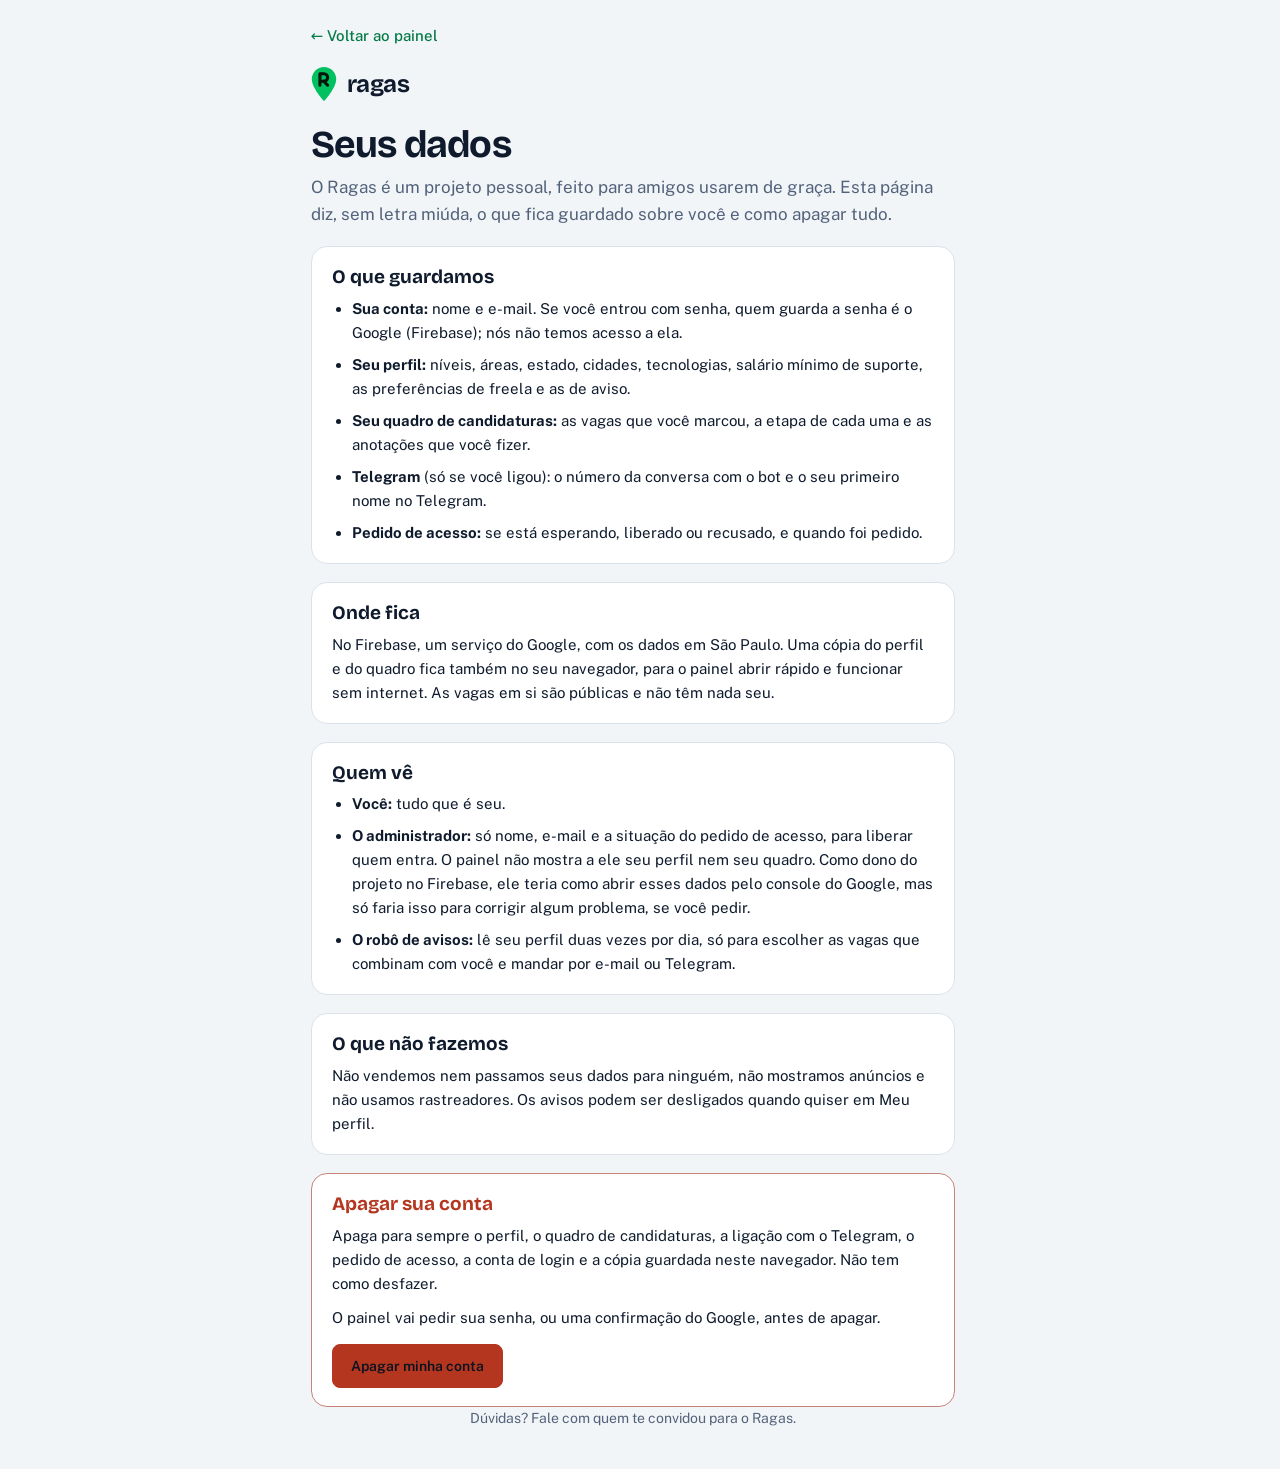
==== commit 6a184543: "Freelas, etapa 3: preferências de freela no perfil e freelas novos nos avisos Co-Authored-By: Claude" ====
--- a/docs/dados.html
+++ b/docs/dados.html
@@ -36,7 +36,7 @@
       <h2>O que guardamos</h2>
       <ul>
         <li><b>Sua conta:</b> nome e e-mail. Se você entrou com senha, quem guarda a senha é o Google (Firebase); nós não temos acesso a ela.</li>
-        <li><b>Seu perfil:</b> níveis, áreas, estado, cidades, tecnologias, salário mínimo de suporte e as preferências de aviso.</li>
+        <li><b>Seu perfil:</b> níveis, áreas, estado, cidades, tecnologias, salário mínimo de suporte, as preferências de freela e as de aviso.</li>
         <li><b>Seu quadro de candidaturas:</b> as vagas que você marcou, a etapa de cada uma e as anotações que você fizer.</li>
         <li><b>Telegram</b> (só se você ligou): o número da conversa com o bot e o seu primeiro nome no Telegram.</li>
         <li><b>Pedido de acesso:</b> se está esperando, liberado ou recusado, e quando foi pedido.</li>
--- a/docs/style.css
+++ b/docs/style.css
@@ -277,6 +277,8 @@
 .filters-toggle[aria-expanded="true"] { border-color: var(--accent); color: var(--accent); }
 .filters-toggle[aria-expanded="true"] .chev { transform: rotate(180deg); }
 .filters.board-mode .filters-toggle, .filters.board-mode .filters-body { display: none !important; }
+/* aba Freelas: cada lista mostra só os filtros que fazem sentido para ela */
+.filters:not(.freela-mode) .only-freelas, .filters.freela-mode .only-vagas { display: none !important; }
 
 .chips { display: flex; flex-wrap: wrap; gap: 6px; align-items: center; padding: 0 10px 10px; }
 .chip {
@@ -845,7 +847,7 @@
   .actions .btn.primary, .actions .btn[aria-pressed="true"]:nth-child(2) { grid-column: 1; }
 
   .bottom-nav {
-    position: fixed; z-index: 50; left: 0; right: 0; bottom: 0; display: grid; grid-template-columns: repeat(4, 1fr);
+    position: fixed; z-index: 50; left: 0; right: 0; bottom: 0; display: grid; grid-template-columns: repeat(5, 1fr);
     padding: 6px 6px calc(6px + env(safe-area-inset-bottom));
     background: color-mix(in srgb, var(--surface) 92%, transparent); backdrop-filter: blur(10px);
     border-top: 1px solid var(--line);
@@ -1038,3 +1040,8 @@
 .del-dialog .check input { width: 18px; height: 18px; min-height: 0; padding: 0; flex: none; }
 .del-dialog .check > span { margin: 0; font-size: 14px; font-weight: 500; }
 .del-dialog .kb-form > p { margin: 0; }
+
+/* botão que é link ("Ver no site" do freela) */
+a.btn { display: inline-flex; align-items: center; justify-content: center; text-decoration: none; }
+.bottom-nav.no-freelas { grid-template-columns: repeat(4, 1fr); }
+.bottom-nav [hidden] { display: none; }
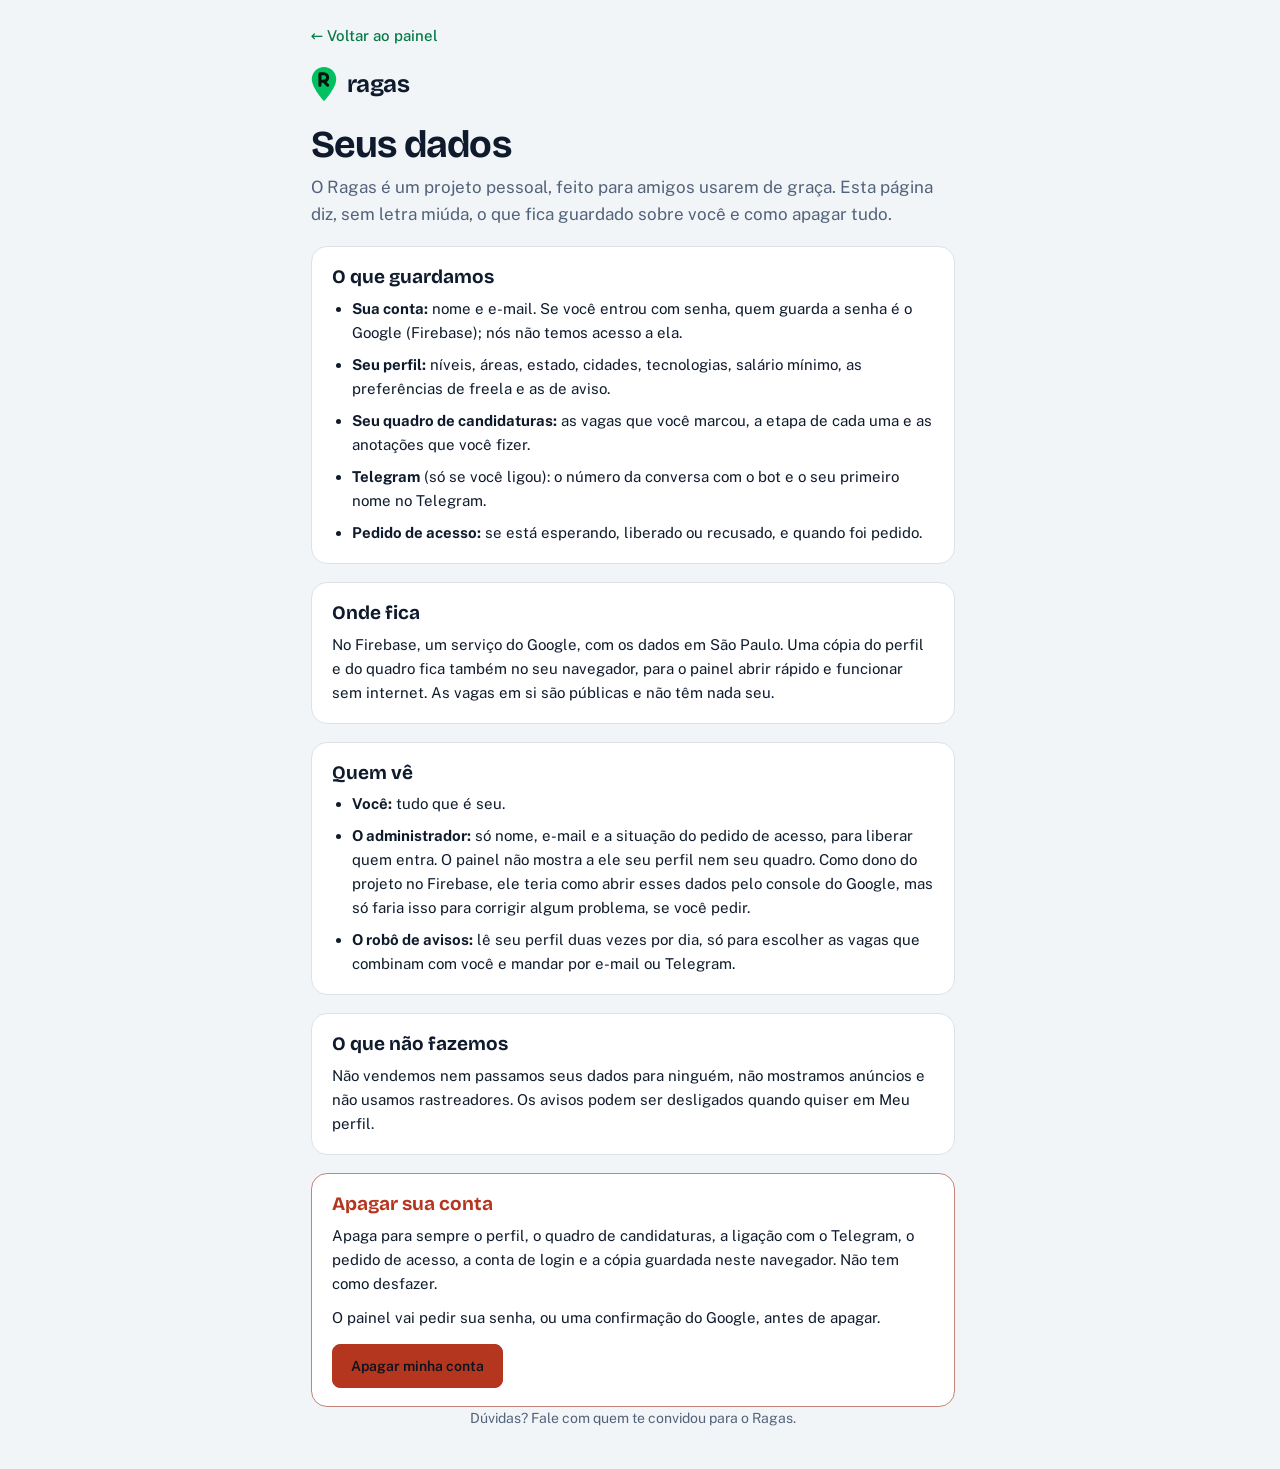
==== commit 730d8260: "Salário mínimo geral (qualquer vaga) e suporte como área comum, sem exigência de salário Co-Authored" ====
--- a/docs/dados.html
+++ b/docs/dados.html
@@ -36,7 +36,7 @@
       <h2>O que guardamos</h2>
       <ul>
         <li><b>Sua conta:</b> nome e e-mail. Se você entrou com senha, quem guarda a senha é o Google (Firebase); nós não temos acesso a ela.</li>
-        <li><b>Seu perfil:</b> níveis, áreas, estado, cidades, tecnologias, salário mínimo de suporte, as preferências de freela e as de aviso.</li>
+        <li><b>Seu perfil:</b> níveis, áreas, estado, cidades, tecnologias, salário mínimo, as preferências de freela e as de aviso.</li>
         <li><b>Seu quadro de candidaturas:</b> as vagas que você marcou, a etapa de cada uma e as anotações que você fizer.</li>
         <li><b>Telegram</b> (só se você ligou): o número da conversa com o bot e o seu primeiro nome no Telegram.</li>
         <li><b>Pedido de acesso:</b> se está esperando, liberado ou recusado, e quando foi pedido.</li>
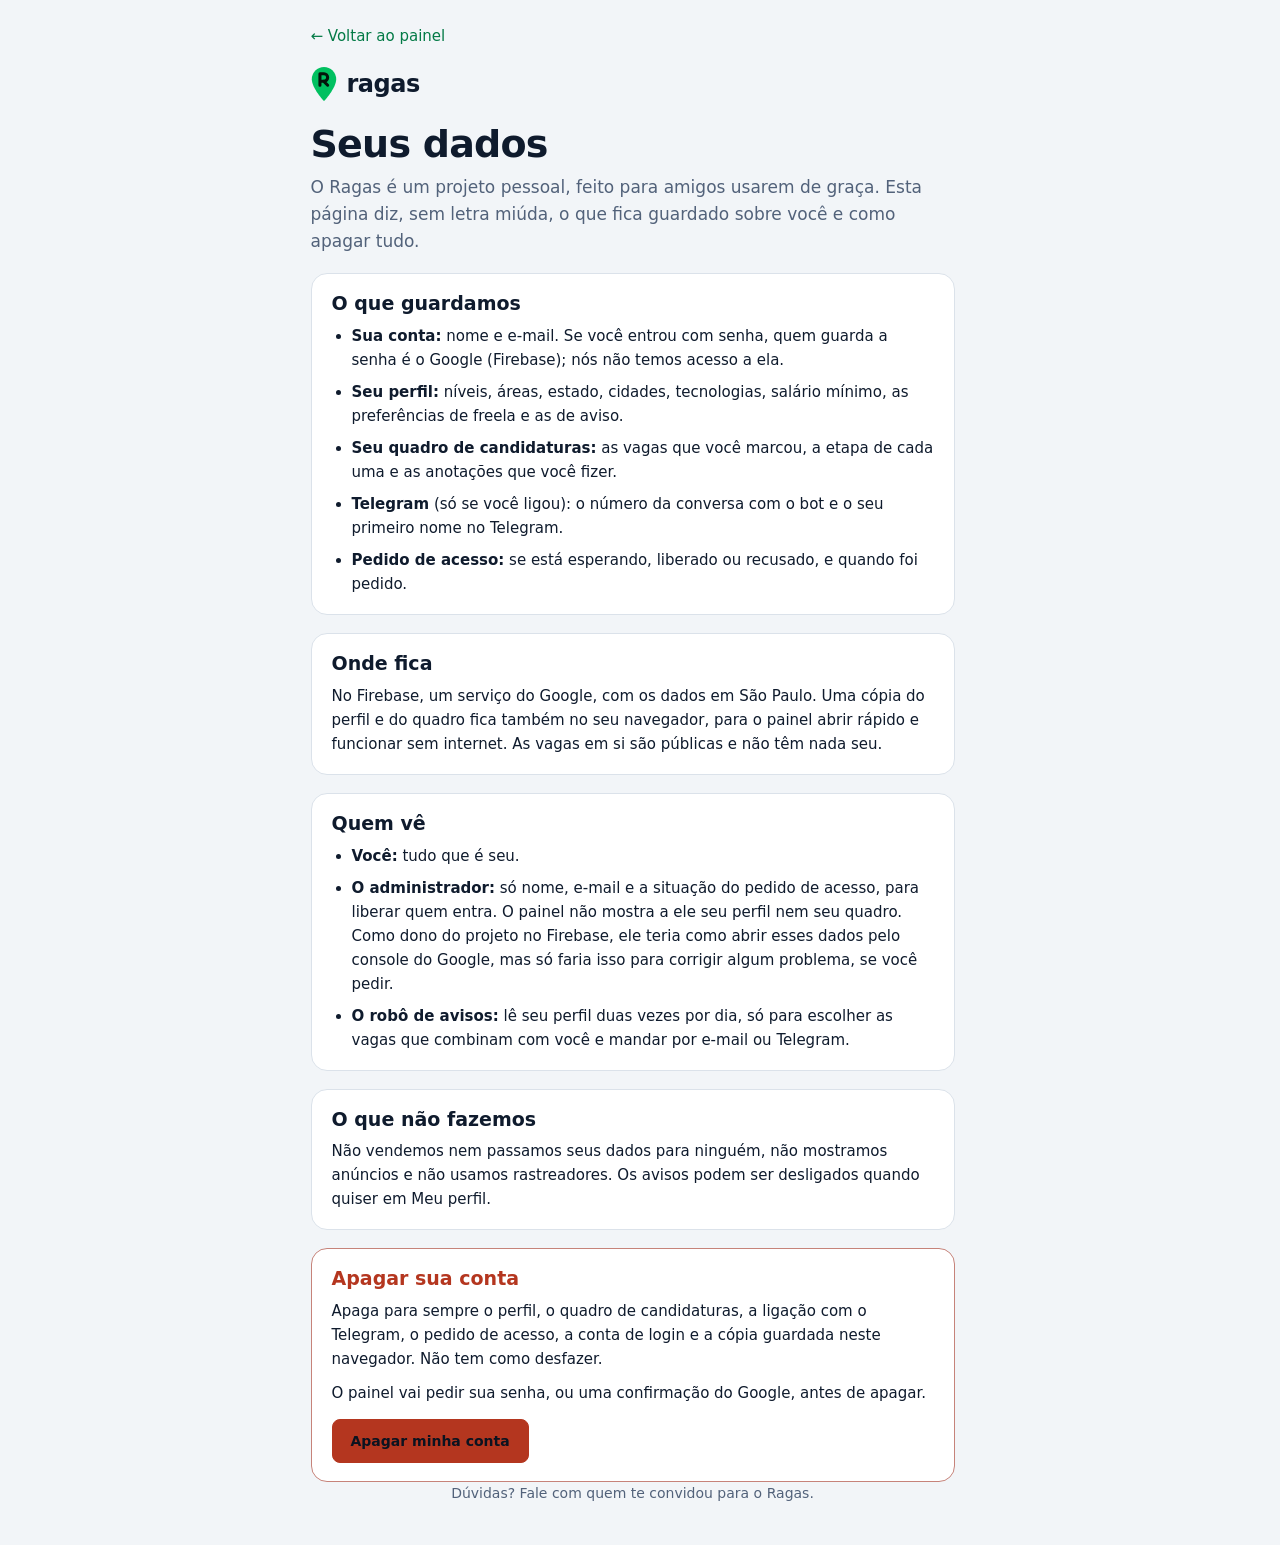
==== commit d3bedc46: "Segurança antes de divulgar: e-mail confirmado no cadastro, CSP, links só http(s), registros do robô" ====
--- a/docs/dados.html
+++ b/docs/dados.html
@@ -2,6 +2,9 @@
 <html lang="pt-BR">
 <head>
   <meta charset="utf-8">
+  <!-- segurança: de onde a página pode carregar código (o Firebase vem do Google) -->
+  <meta http-equiv="Content-Security-Policy" content="default-src 'self'; script-src 'self' https://www.gstatic.com https://apis.google.com; style-src 'self' 'unsafe-inline' https://fonts.googleapis.com; font-src https://fonts.gstatic.com; img-src 'self' data: blob: https://*.googleusercontent.com; connect-src 'self' https://*.googleapis.com https://www.gstatic.com https://apis.google.com; frame-src https://app-vagas-89a57.firebaseapp.com https://accounts.google.com https://apis.google.com; worker-src 'self'; manifest-src 'self'; object-src 'none'; base-uri 'self'; form-action 'self'">
+  <meta name="referrer" content="strict-origin-when-cross-origin">
   <meta name="viewport" content="width=device-width, initial-scale=1, viewport-fit=cover">
   <title>Seus dados · Ragas</title>
   <meta name="description" content="O que o Ragas guarda sobre você, quem vê e como apagar a sua conta.">
@@ -14,9 +17,7 @@
   <link rel="preconnect" href="https://fonts.gstatic.com" crossorigin>
   <link rel="stylesheet" href="https://fonts.googleapis.com/css2?family=Bricolage+Grotesque:opsz,wght@12..96,500;12..96,700&family=Public+Sans:wght@400;500;600&family=Syne:wght@700&display=swap">
   <link rel="stylesheet" href="style.css">
-  <script>
-    try { const t = localStorage.getItem("vagas-junior:tema:v1"); if (t === "light" || t === "dark") document.documentElement.dataset.theme = t; } catch (e) {}
-  </script>
+  <script src="tema.js"></script>
 </head>
 <body class="doc-page">
   <main class="doc">
--- a/docs/style.css
+++ b/docs/style.css
@@ -1045,3 +1045,5 @@
 a.btn { display: inline-flex; align-items: center; justify-content: center; text-decoration: none; }
 .bottom-nav.no-freelas { grid-template-columns: repeat(4, 1fr); }
 .bottom-nav [hidden] { display: none; }
+.gate-access .link-btn { display: block; margin-top: 8px; }
+.gate-verify-ok { width: 100%; min-height: 44px; margin: 4px 0 6px; }
